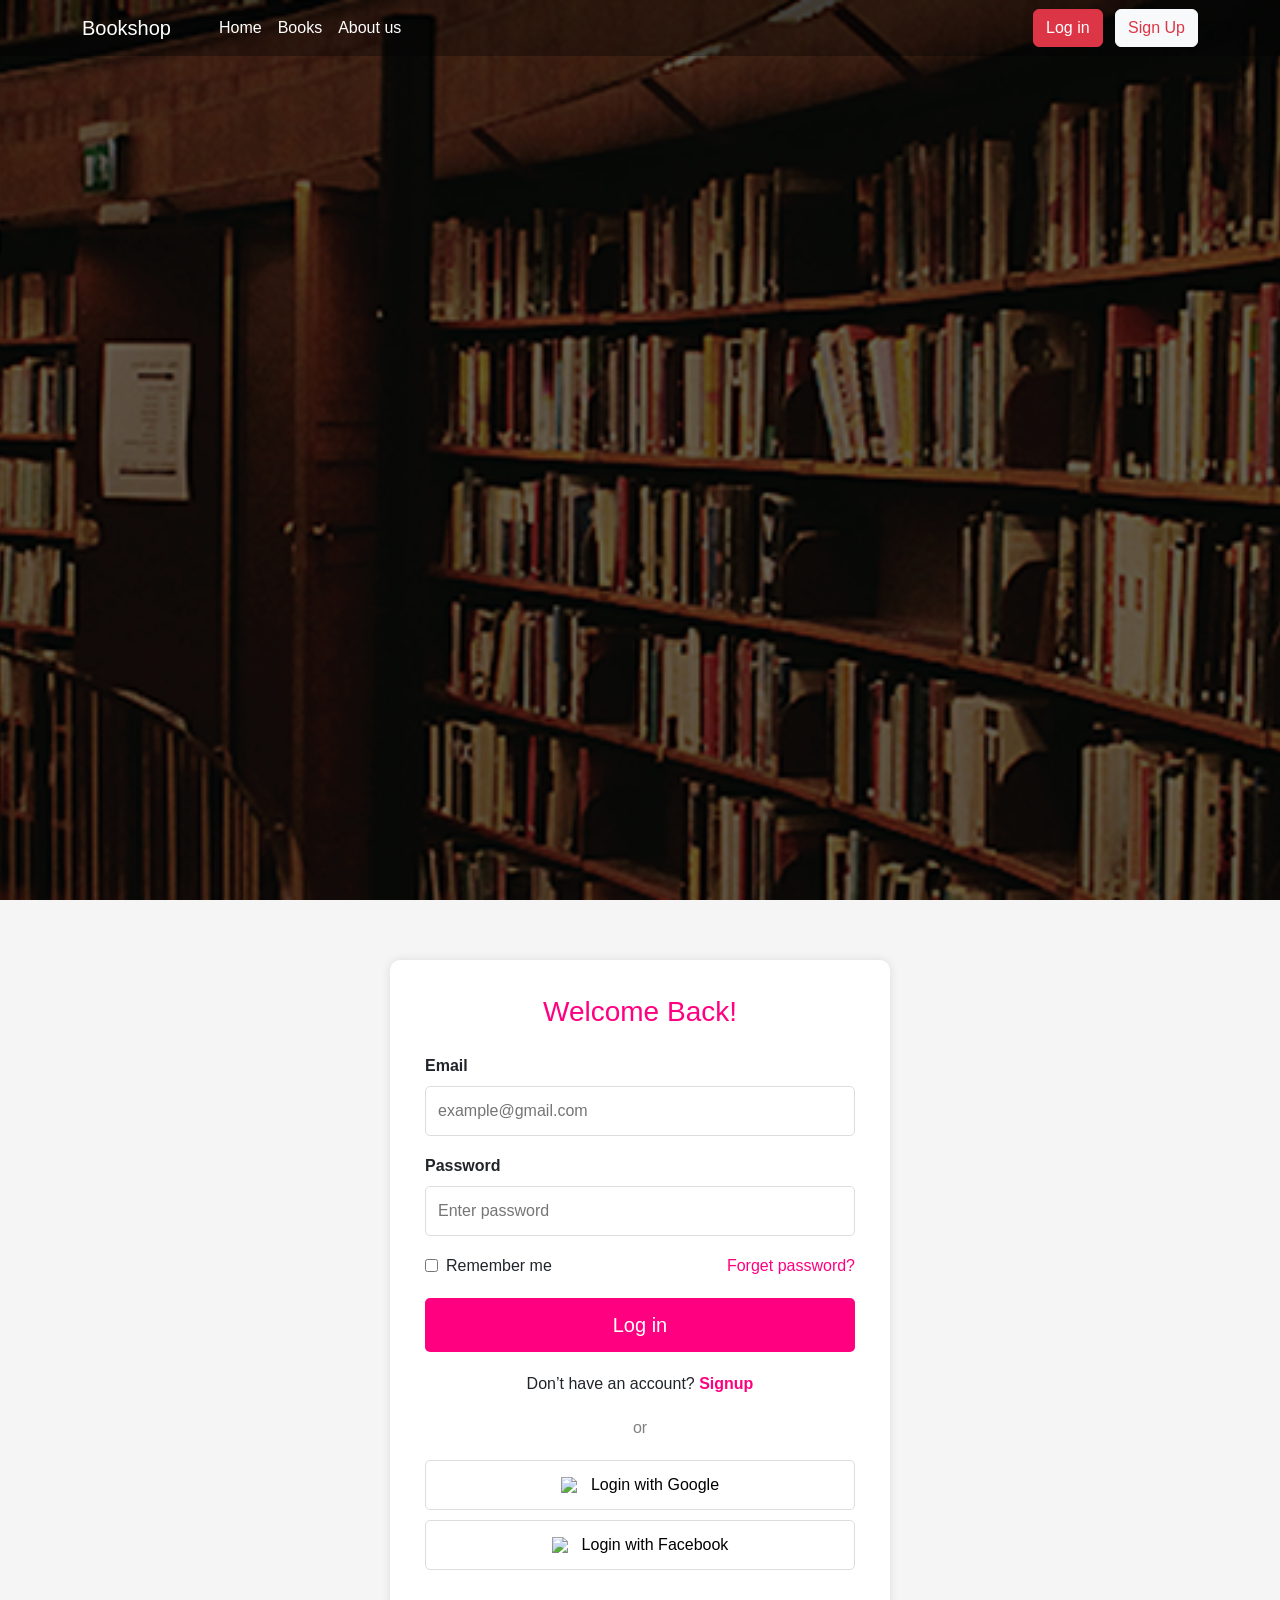
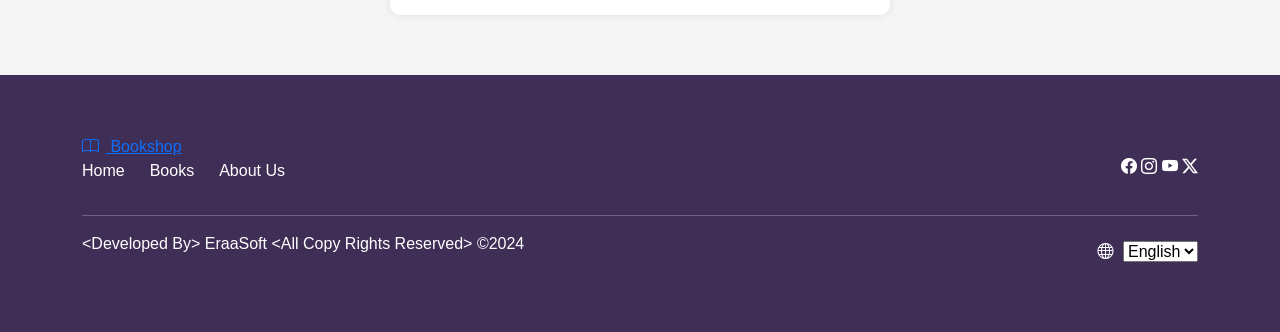
==== bookshop-project/index.html @ b4fc8266 "Add files via upload" ====
<!-- index.html -->
<!DOCTYPE html>
<html lang="en">
<head>
<meta charset="UTF-8">
<meta name="viewport" content="width=device-width, initial-scale=1.0">

<title>Bookshop</title>

<link href="https://cdn.jsdelivr.net/npm/bootstrap@5.3.8/dist/css/bootstrap.min.css" rel="stylesheet">
<link rel="stylesheet" href="https://cdn.jsdelivr.net/npm/bootstrap-icons@1.11.3/font/bootstrap-icons.min.css">
<link rel="stylesheet" href="style.css">
</head>

<body>

<!-- Navbar -->
<nav class="navbar navbar-expand-lg">

<div class="container">

<a href="#" class="navbar-brand text-white">
Bookshop
</a>

<div class="collapse navbar-collapse">

<ul class="navbar-nav ms-4">

<li class="nav-item">
<a href="#" class="nav-link text-white">Home</a>
</li>

<li class="nav-item">
<a href="#" class="nav-link text-white">Books</a>
</li>

<li class="nav-item">
<a href="#" class="nav-link text-white">About us</a>
</li>

</ul>

<div class="ms-auto">

<button class="btn btn-danger me-2">
Log in
</button>

<button class="btn btn-light text-danger"
onclick="location.href='signup.html'">
Sign Up
</button>

</div>

</div>

</div>

</nav>

<!-- Hero -->
<section class="hero"></section>

<!-- Login -->
<section class="login-section">

<div class="login-box">

<h3>Welcome Back!</h3>

<label>Email</label>
<input type="email" placeholder="example@gmail.com">

<label>Password</label>
<input type="password" placeholder="Enter password">

<div class="options">

<div class="remember">
<input type="checkbox">
<span>Remember me</span>
</div>

<a href="forgot.html">Forget password?</a>

</div>

<button class="login-btn">Log in</button>

<p class="signup-text">
Don’t have an account?
<a href="signup.html">Signup</a>
</p>

<p class="or">or</p>

<button class="social-btn">
<img src="https://cdn-icons-png.flaticon.com/512/281/281764.png" width="20">
Login with Google
</button>

<button class="social-btn">
<img src="https://cdn-icons-png.flaticon.com/512/733/733547.png" width="20">
Login with Facebook
</button>

</div>

</section>

<!-- Footer -->
<footer class="footer">

<div class="container">

<div class="footer-top">

<div class="footer-left">

<a href="#" class="footer-logo">
<i class="bi bi-book me-2"></i>
Bookshop
</a>

<ul class="footer-links">

<li><a href="#">Home</a></li>
<li><a href="#">Books</a></li>
<li><a href="#">About Us</a></li>

</ul>

</div>

<div class="footer-right">

<a href="#"><i class="bi bi-facebook"></i></a>
<a href="#"><i class="bi bi-instagram"></i></a>
<a href="#"><i class="bi bi-youtube"></i></a>
<a href="#"><i class="bi bi-twitter-x"></i></a>

</div>

</div>

<hr>

<div class="footer-bottom">

<p>
&lt;Developed By&gt; EraaSoft &lt;All Copy Rights Reserved&gt; ©2024
</p>

<div class="language-box">

<i class="bi bi-globe"></i>

<select>
<option>English</option>
<option>Arabic</option>
</select>

</div>

</div>

</div>

</footer>

<script src="https://cdn.jsdelivr.net/npm/bootstrap@5.3.8/dist/js/bootstrap.bundle.min.js"></script>

</body>
</html>
---- bookshop-project/style.css ----
/* ==========================================
   RESET
========================================== */
html,body{
    margin:0;                 /* إزالة الهوامش الخارجية */
    padding:0;                /* إزالة الهوامش الداخلية */
    overflow-x:hidden;        /* منع سكرول أفقي */
    font-family:Arial, Helvetica, sans-serif; /* الخط */
}

/* ==========================================
   NAVBAR
========================================== */
.navbar{
    position:absolute;        /* فوق الصورة */
    top:0;
    left:0;
    width:100%;              /* عرض كامل */
    z-index:999;
    background:rgba(0,0,0,0.35); /* خلفية شفافة */
}

/* ==========================================
   HERO IMAGE
========================================== */
.hero,
.home-hero{
    height:100vh;                     /* طول الشاشة */
    background-image:url("book.png"); /* الصورة */
    background-size:cover;            /* ملء الشاشة */
    background-position:center;       /* توسيط */
    background-repeat:no-repeat;      /* بدون تكرار */

    display:flex;
    justify-content:center;
    align-items:center;
}

/* ==========================================
   SEARCH BOX
========================================== */
.search-box{
    width:500px;
    display:flex;
    background:white;
    border-radius:30px;
    overflow:hidden;
}

.search-box input{
    flex:1;
    border:none;
    padding:14px 20px;
    outline:none;
}

.search-box button{
    width:70px;
    border:none;
    background:#ff0080;
    color:white;
    font-size:22px;
}

/* ==========================================
   LOGIN / FORMS
========================================== */
.login-section{
    background:#f5f5f5;
    padding:60px 0;
}

.login-box{
    width:500px;
    background:white;
    margin:auto;
    padding:35px;
    border-radius:10px;
    box-shadow:0 0 10px rgba(0,0,0,0.1);
}

.login-box h3{
    text-align:center;
    color:#ff0080;
    margin-bottom:25px;
}

.login-box label{
    display:block;
    font-weight:bold;
    margin-bottom:8px;
}

.login-box input[type="email"],
.login-box input[type="password"],
.login-box input[type="text"]{
    width:100%;
    padding:12px;
    margin-bottom:18px;
    border:1px solid #ddd;
    border-radius:5px;
}

/* Remember + Forget */
.options{
    display:flex;
    justify-content:space-between;
    align-items:center;
    margin-bottom:20px;
}

.remember{
    display:flex;
    align-items:center;
    gap:8px;
}

.remember input{
    width:auto;
    margin:0;
}

.options a{
    color:#ff0080;
    text-decoration:none;
}

/* Buttons */
.login-btn{
    width:100%;
    padding:12px;
    background:#ff0080;
    color:white;
    border:none;
    border-radius:5px;
    font-size:20px;
    margin-bottom:20px;
}

.signup-text{
    text-align:center;
    margin-bottom:20px;
}

.signup-text a{
    color:#ff0080;
    font-weight:bold;
    text-decoration:none;
}

.or{
    text-align:center;
    color:gray;
    margin-bottom:20px;
}

/* Social Buttons */
.social-btn{
    width:100%;
    padding:12px;
    background:white;
    border:1px solid #ddd;
    border-radius:5px;
    margin-bottom:10px;

    display:flex;
    justify-content:center;
    align-items:center;
    gap:10px;
    cursor:pointer;
}

/* Reset Code Boxes */
.code-input{
    width:60px !important;
    height:60px;
    text-align:center;
    font-size:24px;
    border:1px solid #ccc;
    border-radius:8px;
}

/* ==========================================
   FEATURES
========================================== */
.features{
    background:white;
    padding:70px 0;
}

.feature-icon{
    font-size:38px;
    margin-bottom:18px;
}

.features h5{
    font-weight:bold;
    margin-bottom:15px;
}

.features p{
    color:gray;
    font-size:14px;
}

/* ==========================================
   BEST SELLER
========================================== */
.best-seller{
    background:#3f2f57;
    color:white;
    padding:80px 0;
}

.best-seller h2{
    font-size:45px;
    font-weight:bold;
    margin-bottom:15px;
}

.best-seller p{
    color:#bdb7c7;
    max-width:600px;
    margin:auto;
    margin-bottom:50px;
}

.books-row{
    display:grid;
    grid-template-columns:repeat(8,1fr);
    gap:20px;
    justify-items:center;
    overflow-x:auto;
    margin-bottom:50px;
}

.books-row img{
    width:140px;
    height:240px;
    object-fit:cover;
    border-radius:12px;
    transition:0.3s;
}

.books-row img:hover{
    transform:translateY(-10px);
}

.shop-btn{
    background:#ff0080;
    color:white;
    border:none;
    padding:15px 45px;
    border-radius:10px;
    font-size:22px;
}

/* ==========================================
   RECOMMENDED
========================================== */
.recommended{
    background:#f5f5f5;
    padding:80px 0;
}

.recommended h2{
    font-size:40px;
    font-weight:bold;
    margin-bottom:40px;
}

.recommend-grid{
    display:grid;
    grid-template-columns:repeat(2,1fr);
    gap:25px;
}

.recommend-card{
    background:white;
    padding:30px;
    border-radius:8px;
    display:flex;
    gap:25px;
}

.recommend-card img{
    width:140px;
    height:210px;
    object-fit:cover;
}

.recommend-info h3{
    font-size:28px;
    font-weight:bold;
}

.recommend-info h6{
    color:gray;
}

.stars{
    color:gold;
    margin:15px 0;
}

.rate-price{
    display:flex;
    justify-content:space-between;
    align-items:center;
}

.card-buttons{
    display:flex;
    gap:15px;
}

.cart-btn{
    flex:1;
    background:#ff0080;
    color:white;
    border:none;
    padding:12px;
    border-radius:6px;
}

.love-btn{
    width:50px;
    border:1px solid #ff0080;
    background:white;
    color:#ff0080;
    border-radius:6px;
}

/* ==========================================
   FLASH SALE
========================================== */
.flash-sale{
    background:#f5f5f5;
    padding:80px 0;
}

.flash-top{
    display:flex;
    justify-content:space-between;
    align-items:center;
    margin-bottom:50px;
}

.timer-circle{
    width:120px;
    height:120px;
    border:4px solid #ff0080;
    border-radius:50%;
    display:flex;
    justify-content:center;
    align-items:center;
    font-size:28px;
    font-weight:bold;
}

.flash-books{
    display:flex;
    gap:20px;
    justify-content:center;
    align-items:center;
}

.flash-card{
    background:#3f2f57;
    color:white;
    width:420px;
    padding:20px;
    border-radius:10px;
    display:flex;
    gap:20px;
}

.flash-card img{
    width:150px;
    height:220px;
    object-fit:cover;
}

.arrow-btn{
    width:45px;
    height:45px;
    border:none;
    border-radius:50%;
    background:white;
}

/* ==========================================
   FOOTER
========================================== */
.footer{
    background:#3f2f57;
    color:white;
    padding:60px 0;
}

.footer-top,
.footer-bottom{
    display:flex;
    justify-content:space-between;
    align-items:center;
    flex-wrap:wrap;
}

.footer-links{
    display:flex;
    gap:25px;
    list-style:none;
    padding:0;
}

.footer-links a,
.footer-right a{
    color:white;
    text-decoration:none;
}

.language-box{
    display:flex;
    align-items:center;
    gap:10px;
}

/* ==========================================
   RESPONSIVE
========================================== */

/* Laptop */
@media (max-width:992px){

.login-box{
    width:90%;
}

.recommend-grid{
    grid-template-columns:1fr;
}

.books-row{
    grid-template-columns:repeat(4,1fr);
}

.flash-books{
    flex-direction:column;
}

.flash-card{
    width:100%;
}

}

/* Tablet */
@media (max-width:768px){

.hero,
.home-hero{
    height:70vh;
}

.search-box{
    width:90%;
}

.books-row{
    grid-template-columns:repeat(3,1fr);
}

.footer-top,
.footer-bottom{
    flex-direction:column;
    text-align:center;
    gap:20px;
}

.flash-top{
    flex-direction:column;
    text-align:center;
    gap:20px;
}

.recommend-card{
    flex-direction:column;
    text-align:center;
}

}

/* Mobile */
@media (max-width:576px){

.hero,
.home-hero{
    height:55vh;
}

.login-box{
    width:95%;
    padding:20px;
}

.search-box{
    width:95%;
}

.search-box button{
    width:55px;
}

.books-row{
    grid-template-columns:repeat(2,1fr);
}

.books-row img{
    width:120px;
    height:200px;
}

.flash-card{
    flex-direction:column;
    text-align:center;
}

.arrow-btn{
    display:none;
}

.footer-links{
    flex-direction:column;
    gap:10px;
}

}
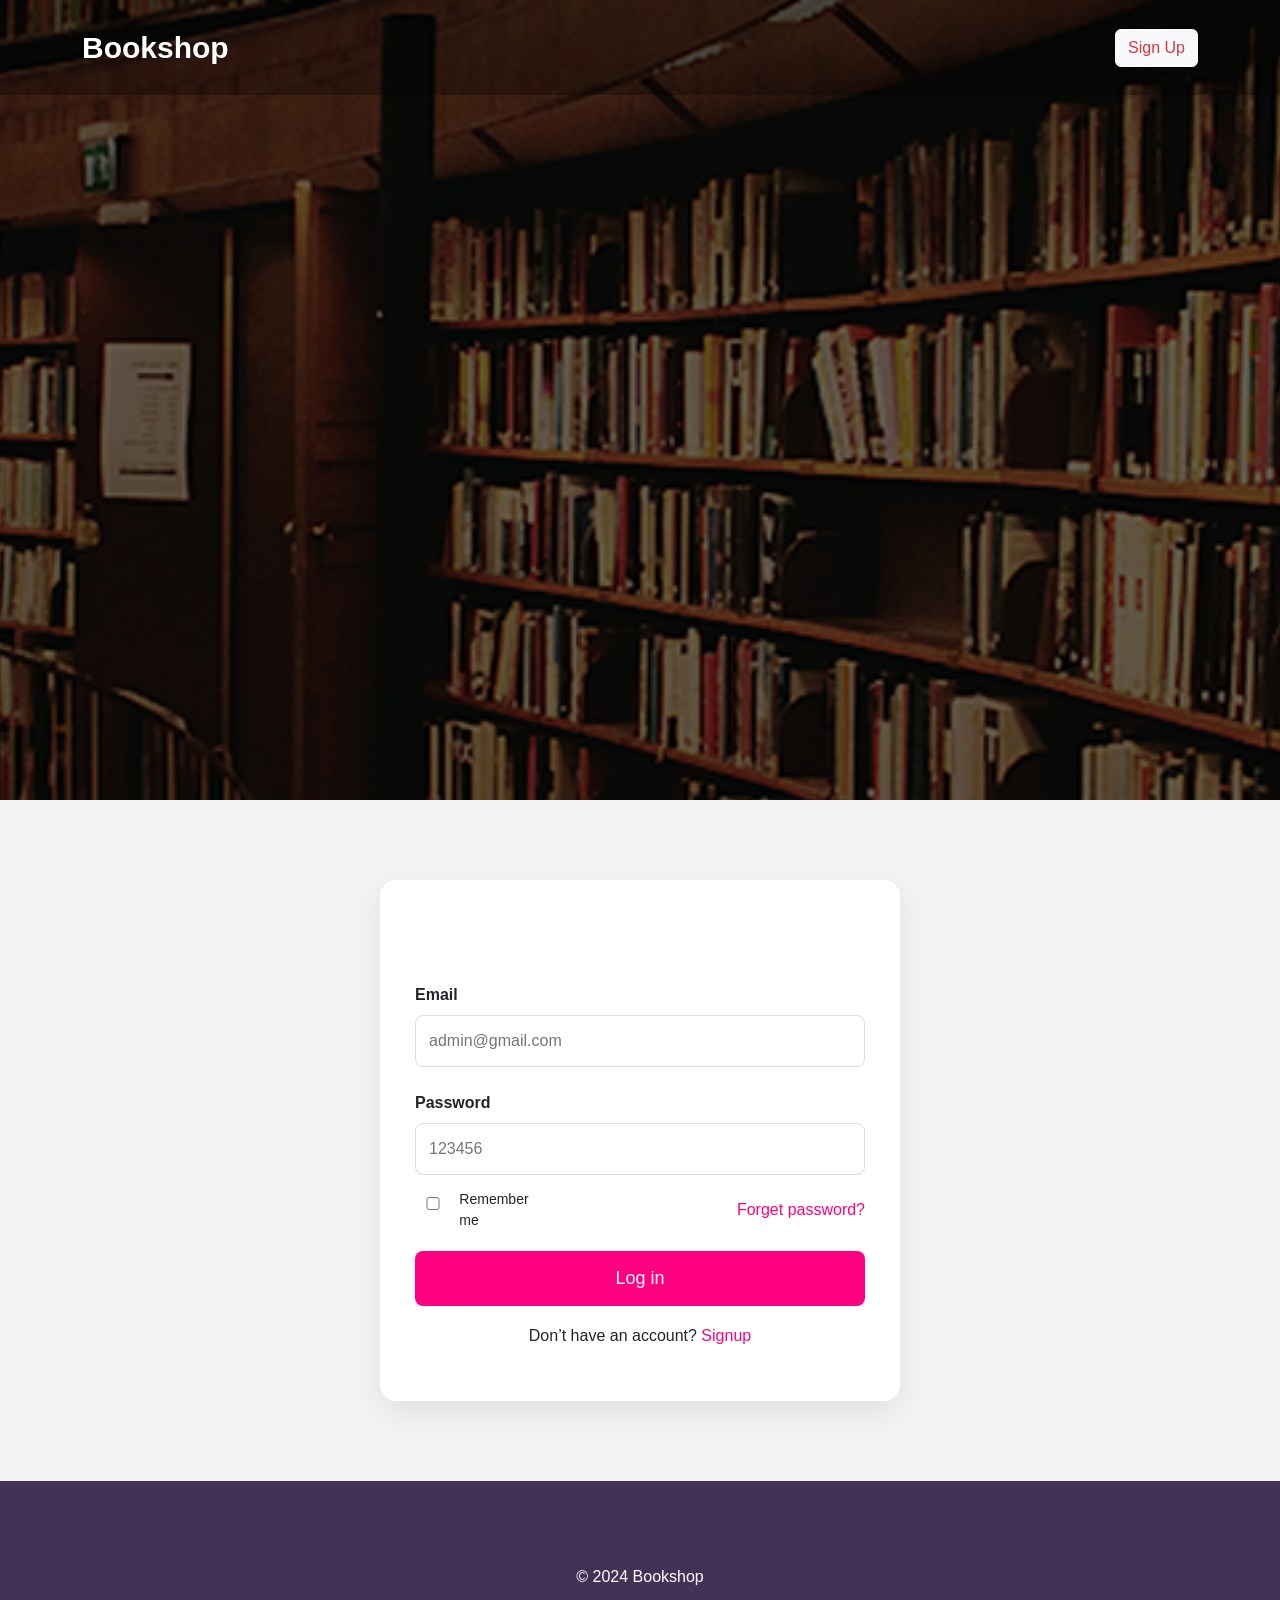
==== commit 295c6b42: "Add files via upload" ====
--- a/bookshop-project/index.html
+++ b/bookshop-project/index.html
@@ -1,176 +1,212 @@
-<!-- index.html -->
+<!-- =========================
+index.html
+صفحة تسجيل الدخول
+========================= -->
 <!DOCTYPE html>
 <html lang="en">
+
 <head>
+
+<!-- ترميز الصفحة -->
 <meta charset="UTF-8">
+
+<!-- توافق الموبايل -->
 <meta name="viewport" content="width=device-width, initial-scale=1.0">
 
-<title>Bookshop</title>
-
+<!-- عنوان الصفحة -->
+<title>Bookshop | Login</title>
+
+<!-- Bootstrap -->
 <link href="https://cdn.jsdelivr.net/npm/bootstrap@5.3.8/dist/css/bootstrap.min.css" rel="stylesheet">
-<link rel="stylesheet" href="https://cdn.jsdelivr.net/npm/bootstrap-icons@1.11.3/font/bootstrap-icons.min.css">
+
+<!-- ملف CSS -->
 <link rel="stylesheet" href="style.css">
+
+<style>
+
+/* الناف بار فوق الصورة */
+.navbar{
+z-index:1000;
+}
+
+/* قسم اللوجين فوق الصورة */
+.login-section{
+position:relative;
+z-index:2000;
+}
+
+/* زرار اللوجين */
+.login-btn{
+position:relative;
+z-index:3000;
+cursor:pointer;
+pointer-events:auto;
+}
+
+</style>
+
 </head>
 
 <body>
 
-<!-- Navbar -->
+<!-- =========================
+Navbar
+========================= -->
 <nav class="navbar navbar-expand-lg">
 
 <div class="container">
 
-<a href="#" class="navbar-brand text-white">
+<!-- اللوجو -->
+<a href="home.html" class="navbar-brand text-white">
 Bookshop
 </a>
 
-<div class="collapse navbar-collapse">
-
-<ul class="navbar-nav ms-4">
-
-<li class="nav-item">
-<a href="#" class="nav-link text-white">Home</a>
-</li>
-
-<li class="nav-item">
-<a href="#" class="nav-link text-white">Books</a>
-</li>
-
-<li class="nav-item">
-<a href="#" class="nav-link text-white">About us</a>
-</li>
-
-</ul>
-
+<!-- زرار التسجيل -->
 <div class="ms-auto">
 
-<button class="btn btn-danger me-2">
+<button type="button"
+class="btn btn-light text-danger"
+onclick="window.location.href='signup.html'">
+
+Sign Up
+
+</button>
+
+</div>
+
+</div>
+
+</nav>
+
+<!-- =========================
+Hero Image
+========================= -->
+<section class="hero"></section>
+
+<!-- =========================
+Login Form
+========================= -->
+<section class="login-section">
+
+<div class="login-box">
+
+<!-- عنوان -->
+<h3>Welcome Back!</h3>
+
+<!-- الإيميل -->
+<label>Email</label>
+<input type="email"
+id="email"
+placeholder="admin@gmail.com">
+
+<!-- الباسورد -->
+<label>Password</label>
+<input type="password"
+id="password"
+placeholder="123456">
+
+<!-- خيارات -->
+<div class="options">
+
+<div class="remember">
+
+<input type="checkbox">
+
+<span>Remember me</span>
+
+</div>
+
+<!-- نسيت كلمة السر -->
+<a href="forgot.html">
+Forget password?
+</a>
+
+</div>
+
+<!-- زرار تسجيل الدخول -->
+<button type="button"
+class="login-btn"
+id="loginBtn">
+
 Log in
+
 </button>
 
-<button class="btn btn-light text-danger"
-onclick="location.href='signup.html'">
-Sign Up
-</button>
-
-</div>
-
-</div>
-
-</div>
-
-</nav>
-
-<!-- Hero -->
-<section class="hero"></section>
-
-<!-- Login -->
-<section class="login-section">
-
-<div class="login-box">
-
-<h3>Welcome Back!</h3>
-
-<label>Email</label>
-<input type="email" placeholder="example@gmail.com">
-
-<label>Password</label>
-<input type="password" placeholder="Enter password">
-
-<div class="options">
-
-<div class="remember">
-<input type="checkbox">
-<span>Remember me</span>
-</div>
-
-<a href="forgot.html">Forget password?</a>
-
-</div>
-
-<button class="login-btn">Log in</button>
-
+<!-- لينك التسجيل -->
 <p class="signup-text">
+
 Don’t have an account?
-<a href="signup.html">Signup</a>
+
+<a href="signup.html">
+Signup
+</a>
+
 </p>
 
-<p class="or">or</p>
-
-<button class="social-btn">
-<img src="https://cdn-icons-png.flaticon.com/512/281/281764.png" width="20">
-Login with Google
-</button>
-
-<button class="social-btn">
-<img src="https://cdn-icons-png.flaticon.com/512/733/733547.png" width="20">
-Login with Facebook
-</button>
-
 </div>
 
 </section>
 
-<!-- Footer -->
+<!-- =========================
+Footer
+========================= -->
 <footer class="footer">
 
-<div class="container">
-
-<div class="footer-top">
-
-<div class="footer-left">
-
-<a href="#" class="footer-logo">
-<i class="bi bi-book me-2"></i>
-Bookshop
-</a>
-
-<ul class="footer-links">
-
-<li><a href="#">Home</a></li>
-<li><a href="#">Books</a></li>
-<li><a href="#">About Us</a></li>
-
-</ul>
-
-</div>
-
-<div class="footer-right">
-
-<a href="#"><i class="bi bi-facebook"></i></a>
-<a href="#"><i class="bi bi-instagram"></i></a>
-<a href="#"><i class="bi bi-youtube"></i></a>
-<a href="#"><i class="bi bi-twitter-x"></i></a>
-
-</div>
-
-</div>
-
-<hr>
-
-<div class="footer-bottom">
-
-<p>
-&lt;Developed By&gt; EraaSoft &lt;All Copy Rights Reserved&gt; ©2024
-</p>
-
-<div class="language-box">
-
-<i class="bi bi-globe"></i>
-
-<select>
-<option>English</option>
-<option>Arabic</option>
-</select>
-
-</div>
-
-</div>
+<div class="container text-center p-4 text-white">
+
+© 2024 Bookshop
 
 </div>
 
 </footer>
 
-<script src="https://cdn.jsdelivr.net/npm/bootstrap@5.3.8/dist/js/bootstrap.bundle.min.js"></script>
+<!-- =========================
+JavaScript
+========================= -->
+<script>
+
+/* بعد تحميل الصفحة */
+window.onload = function(){
+
+/* لما يدوس لوجين */
+document.getElementById("loginBtn").onclick = function(){
+
+/* جلب القيم */
+let email =
+document.getElementById("email").value.trim();
+
+let password =
+document.getElementById("password").value.trim();
+
+/* لو البيانات فاضية */
+if(email === "" || password === ""){
+
+alert("Please enter email and password");
+
+return;
+
+}
+
+/* بيانات صحيحة */
+if(email === "admin@gmail.com" &&
+password === "123456"){
+
+window.location.href = "home.html";
+
+}
+
+/* بيانات غلط */
+else{
+
+alert("Wrong email or password");
+
+}
+
+};
+
+};
+
+</script>
 
 </body>
 </html>
--- a/bookshop-project/style.css
+++ b/bookshop-project/style.css
@@ -1,537 +1,612 @@
-/* ==========================================
-   RESET
-========================================== */
-html,body{
-    margin:0;                 /* إزالة الهوامش الخارجية */
-    padding:0;                /* إزالة الهوامش الداخلية */
-    overflow-x:hidden;        /* منع سكرول أفقي */
-    font-family:Arial, Helvetica, sans-serif; /* الخط */
-}
-
-/* ==========================================
-   NAVBAR
-========================================== */
+/* ==================================================
+   BOOKSHOP - FULL STYLE.CSS
+   لجميع الصفحات
+================================================== */
+
+/* =============== RESET =============== */
+*{
+margin:0;
+padding:0;
+box-sizing:border-box;
+}
+
+html{
+scroll-behavior:smooth;
+}
+
+body{
+font-family:Arial, Helvetica, sans-serif;
+overflow-x:hidden;
+background:#fff;
+}
+
+/* =============== COLORS =============== */
+:root{
+--main:#ff0080;
+--dark:#433255;
+--light:#f3f3f3;
+--gray:#777;
+--white:#fff;
+}
+
+/* =============== NAVBAR =============== */
 .navbar{
-    position:absolute;        /* فوق الصورة */
-    top:0;
-    left:0;
-    width:100%;              /* عرض كامل */
-    z-index:999;
-    background:rgba(0,0,0,0.35); /* خلفية شفافة */
-}
-
-/* ==========================================
-   HERO IMAGE
-========================================== */
+position:absolute;
+top:0;
+left:0;
+width:100%;
+z-index:999;
+padding:20px 0;
+background:rgba(0,0,0,.30);
+}
+
+.navbar-brand{
+font-size:30px;
+font-weight:700;
+color:#fff !important;
+}
+
+.nav-link{
+margin:0 10px;
+transition:.3s;
+}
+
+.nav-link:hover{
+color:var(--main)!important;
+}
+
+/* =============== HERO =============== */
 .hero,
 .home-hero{
-    height:100vh;                     /* طول الشاشة */
-    background-image:url("book.png"); /* الصورة */
-    background-size:cover;            /* ملء الشاشة */
-    background-position:center;       /* توسيط */
-    background-repeat:no-repeat;      /* بدون تكرار */
-
-    display:flex;
-    justify-content:center;
-    align-items:center;
-}
-
-/* ==========================================
-   SEARCH BOX
-========================================== */
+height:100vh;
+background:url("book.png") center/cover no-repeat;
+display:flex;
+justify-content:center;
+align-items:center;
+padding:20px;
+}
+
+/* =============== SEARCH =============== */
 .search-box{
-    width:500px;
-    display:flex;
-    background:white;
-    border-radius:30px;
-    overflow:hidden;
+width:600px;
+max-width:100%;
+display:flex;
+background:#fff;
+border-radius:50px;
+overflow:hidden;
+box-shadow:0 10px 25px rgba(0,0,0,.12);
 }
 
 .search-box input{
-    flex:1;
-    border:none;
-    padding:14px 20px;
-    outline:none;
+flex:1;
+border:none;
+outline:none;
+padding:18px 25px;
+font-size:16px;
 }
 
 .search-box button{
-    width:70px;
-    border:none;
-    background:#ff0080;
-    color:white;
-    font-size:22px;
-}
-
-/* ==========================================
-   LOGIN / FORMS
-========================================== */
+width:70px;
+border:none;
+background:var(--main);
+color:#fff;
+font-size:22px;
+cursor:pointer;
+}
+
+/* =============== LOGIN / SIGNUP =============== */
 .login-section{
-    background:#f5f5f5;
-    padding:60px 0;
+background:var(--light);
+padding:80px 0;
+margin-top:-100px;
+position:relative;
+z-index:5;
 }
 
 .login-box{
-    width:500px;
-    background:white;
-    margin:auto;
-    padding:35px;
-    border-radius:10px;
-    box-shadow:0 0 10px rgba(0,0,0,0.1);
+width:520px;
+max-width:95%;
+background:#fff;
+margin:auto;
+padding:35px;
+border-radius:16px;
+box-shadow:0 10px 30px rgba(0,0,0,.08);
 }
 
 .login-box h3{
-    text-align:center;
-    color:#ff0080;
-    margin-bottom:25px;
+text-align:center;
+font-size:36px;
+font-weight:700;
+color:#fff;
+margin-bottom:25px;
 }
 
 .login-box label{
-    display:block;
-    font-weight:bold;
-    margin-bottom:8px;
-}
-
-.login-box input[type="email"],
-.login-box input[type="password"],
-.login-box input[type="text"]{
-    width:100%;
-    padding:12px;
-    margin-bottom:18px;
-    border:1px solid #ddd;
-    border-radius:5px;
-}
-
-/* Remember + Forget */
+display:block;
+margin:10px 0 8px;
+font-weight:600;
+}
+
+.login-box input{
+width:100%;
+padding:13px;
+border:1px solid #ddd;
+border-radius:8px;
+outline:none;
+margin-bottom:14px;
+}
+
+.login-box input:focus{
+border-color:var(--main);
+}
+
 .options{
-    display:flex;
-    justify-content:space-between;
-    align-items:center;
-    margin-bottom:20px;
+display:flex;
+justify-content:space-between;
+align-items:center;
+gap:10px;
+margin-bottom:20px;
 }
 
 .remember{
-    display:flex;
-    align-items:center;
-    gap:8px;
-}
-
-.remember input{
-    width:auto;
-    margin:0;
-}
-
-.options a{
-    color:#ff0080;
-    text-decoration:none;
-}
-
-/* Buttons */
-.login-btn{
-    width:100%;
-    padding:12px;
-    background:#ff0080;
-    color:white;
-    border:none;
-    border-radius:5px;
-    font-size:20px;
-    margin-bottom:20px;
+display:flex;
+align-items:center;
+gap:8px;
+font-size:14px;
+}
+
+.options a,
+.signup-text a{
+color:var(--main);
+text-decoration:none;
 }
 
 .signup-text{
-    text-align:center;
-    margin-bottom:20px;
-}
-
-.signup-text a{
-    color:#ff0080;
-    font-weight:bold;
-    text-decoration:none;
+text-align:center;
+margin:18px 0;
 }
 
 .or{
-    text-align:center;
-    color:gray;
-    margin-bottom:20px;
-}
-
-/* Social Buttons */
+text-align:center;
+color:#777;
+margin:15px 0;
+}
+
+/* =============== BUTTONS =============== */
+.login-btn,
+.cart-btn,
+.shop-btn{
+width:100%;
+padding:14px;
+border:none;
+background:var(--main);
+color:#fff;
+border-radius:8px;
+font-size:18px;
+cursor:pointer;
+transition:.3s;
+}
+
+.login-btn:hover,
+.cart-btn:hover,
+.shop-btn:hover{
+transform:translateY(-3px);
+}
+
 .social-btn{
-    width:100%;
-    padding:12px;
-    background:white;
-    border:1px solid #ddd;
-    border-radius:5px;
-    margin-bottom:10px;
-
-    display:flex;
-    justify-content:center;
-    align-items:center;
-    gap:10px;
-    cursor:pointer;
-}
-
-/* Reset Code Boxes */
-.code-input{
-    width:60px !important;
-    height:60px;
-    text-align:center;
-    font-size:24px;
-    border:1px solid #ccc;
-    border-radius:8px;
-}
-
-/* ==========================================
-   FEATURES
-========================================== */
+width:100%;
+padding:12px;
+border:1px solid #ddd;
+background:#fff;
+border-radius:8px;
+margin-bottom:10px;
+cursor:pointer;
+display:flex;
+justify-content:center;
+align-items:center;
+gap:10px;
+}
+
+/* =============== FEATURES =============== */
 .features{
-    background:white;
-    padding:70px 0;
+padding:90px 0;
 }
 
 .feature-icon{
-    font-size:38px;
-    margin-bottom:18px;
+font-size:45px;
+margin-bottom:15px;
 }
 
 .features h5{
-    font-weight:bold;
-    margin-bottom:15px;
+font-weight:700;
+margin-bottom:10px;
 }
 
 .features p{
-    color:gray;
-    font-size:14px;
-}
-
-/* ==========================================
-   BEST SELLER
-========================================== */
+color:var(--gray);
+font-size:15px;
+}
+
+/* =============== BEST SELLER =============== */
 .best-seller{
-    background:#3f2f57;
-    color:white;
-    padding:80px 0;
+background:var(--dark);
+padding:90px 0;
+text-align:center;
+overflow:hidden;
 }
 
 .best-seller h2{
-    font-size:45px;
-    font-weight:bold;
-    margin-bottom:15px;
+font-size:52px;
+color:#fff;
+font-weight:700;
+margin-bottom:15px;
 }
 
 .best-seller p{
-    color:#bdb7c7;
-    max-width:600px;
-    margin:auto;
-    margin-bottom:50px;
+max-width:620px;
+margin:auto;
+color:#c7bdd3;
+margin-bottom:55px;
 }
 
 .books-row{
-    display:grid;
-    grid-template-columns:repeat(8,1fr);
-    gap:20px;
-    justify-items:center;
-    overflow-x:auto;
-    margin-bottom:50px;
+display:flex;
+justify-content:center;
+gap:24px;
+flex-wrap:nowrap;
+overflow:hidden;
+margin-bottom:55px;
 }
 
 .books-row img{
-    width:140px;
-    height:240px;
-    object-fit:cover;
-    border-radius:12px;
-    transition:0.3s;
+width:132px;
+height:198px;
+object-fit:cover;
+border-radius:10px;
+flex-shrink:0;
+transition:.3s;
 }
 
 .books-row img:hover{
-    transform:translateY(-10px);
-}
-
-.shop-btn{
-    background:#ff0080;
-    color:white;
-    border:none;
-    padding:15px 45px;
-    border-radius:10px;
-    font-size:22px;
-}
-
-/* ==========================================
-   RECOMMENDED
-========================================== */
+transform:translateY(-8px);
+}
+
+/* =============== RECOMMENDED =============== */
 .recommended{
-    background:#f5f5f5;
-    padding:80px 0;
+padding:90px 0;
 }
 
 .recommended h2{
-    font-size:40px;
-    font-weight:bold;
-    margin-bottom:40px;
+text-align:center;
+font-size:42px;
+font-weight:700;
+margin-bottom:45px;
 }
 
 .recommend-grid{
-    display:grid;
-    grid-template-columns:repeat(2,1fr);
-    gap:25px;
+display:grid;
+grid-template-columns:repeat(2,1fr);
+gap:30px;
 }
 
 .recommend-card{
-    background:white;
-    padding:30px;
-    border-radius:8px;
-    display:flex;
-    gap:25px;
+display:flex;
+gap:20px;
+padding:20px;
+background:#fff;
+border-radius:14px;
+box-shadow:0 10px 25px rgba(0,0,0,.08);
 }
 
 .recommend-card img{
-    width:140px;
-    height:210px;
-    object-fit:cover;
+width:180px;
+height:250px;
+object-fit:cover;
+border-radius:10px;
+}
+
+.recommend-info{
+flex:1;
 }
 
 .recommend-info h3{
-    font-size:28px;
-    font-weight:bold;
+font-size:26px;
+font-weight:700;
+margin-bottom:10px;
 }
 
 .recommend-info h6{
-    color:gray;
+color:#666;
+margin-bottom:10px;
+}
+
+.recommend-info p{
+font-size:15px;
+color:#777;
+margin-bottom:10px;
 }
 
 .stars{
-    color:gold;
-    margin:15px 0;
+color:#ffc107;
+margin-bottom:12px;
 }
 
 .rate-price{
-    display:flex;
-    justify-content:space-between;
-    align-items:center;
+display:flex;
+justify-content:space-between;
+align-items:center;
+margin-bottom:15px;
 }
 
 .card-buttons{
-    display:flex;
-    gap:15px;
-}
-
-.cart-btn{
-    flex:1;
-    background:#ff0080;
-    color:white;
-    border:none;
-    padding:12px;
-    border-radius:6px;
+display:flex;
+gap:10px;
 }
 
 .love-btn{
-    width:50px;
-    border:1px solid #ff0080;
-    background:white;
-    color:#ff0080;
-    border-radius:6px;
-}
-
-/* ==========================================
-   FLASH SALE
-========================================== */
+width:55px;
+border:none;
+background:#eee;
+border-radius:8px;
+font-size:22px;
+cursor:pointer;
+}
+
+/* =============== FLASH SALE =============== */
 .flash-sale{
-    background:#f5f5f5;
-    padding:80px 0;
+background:var(--light);
+padding:100px 0;
 }
 
 .flash-top{
-    display:flex;
-    justify-content:space-between;
-    align-items:center;
-    margin-bottom:50px;
+display:flex;
+justify-content:space-between;
+align-items:center;
+margin-bottom:60px;
+gap:30px;
+}
+
+.flash-top h2{
+font-size:52px;
+font-weight:700;
+margin-bottom:10px;
+}
+
+.flash-top p{
+color:#777;
+max-width:450px;
 }
 
 .timer-circle{
-    width:120px;
-    height:120px;
-    border:4px solid #ff0080;
-    border-radius:50%;
-    display:flex;
-    justify-content:center;
-    align-items:center;
-    font-size:28px;
-    font-weight:bold;
+width:150px;
+height:150px;
+border-radius:50%;
+background:#fff;
+border:5px solid var(--main);
+display:flex;
+justify-content:center;
+align-items:center;
+font-size:28px;
+font-weight:700;
 }
 
 .flash-books{
-    display:flex;
-    gap:20px;
-    justify-content:center;
-    align-items:center;
+display:flex;
+justify-content:center;
+align-items:center;
+gap:25px;
+}
+
+.arrow-btn{
+width:55px;
+height:55px;
+border:none;
+border-radius:50%;
+background:#fff;
+font-size:24px;
+cursor:pointer;
+box-shadow:0 5px 15px rgba(0,0,0,.1);
 }
 
 .flash-card{
-    background:#3f2f57;
-    color:white;
-    width:420px;
-    padding:20px;
-    border-radius:10px;
-    display:flex;
-    gap:20px;
+width:430px;
+background:var(--dark);
+padding:18px;
+border-radius:14px;
+display:flex;
+gap:18px;
+align-items:center;
 }
 
 .flash-card img{
-    width:150px;
-    height:220px;
-    object-fit:cover;
-}
-
-.arrow-btn{
-    width:45px;
-    height:45px;
-    border:none;
-    border-radius:50%;
-    background:white;
-}
-
-/* ==========================================
-   FOOTER
-========================================== */
+width:150px;
+height:220px;
+object-fit:cover;
+border-radius:10px;
+}
+
+.flash-info{
+color:#fff;
+flex:1;
+}
+
+.flash-info h4{
+font-size:24px;
+font-weight:700;
+margin-bottom:8px;
+}
+
+.flash-info h6{
+font-size:14px;
+color:#ddd;
+margin-bottom:10px;
+}
+
+.flash-info h5{
+font-size:28px;
+margin-bottom:10px;
+}
+
+.flash-info del{
+font-size:20px;
+color:#aaa;
+margin-right:8px;
+}
+
+.flash-info p{
+color:#ddd;
+margin-bottom:15px;
+}
+
+.mini-cart{
+width:55px;
+height:55px;
+border:none;
+border-radius:10px;
+background:var(--main);
+color:#fff;
+font-size:22px;
+cursor:pointer;
+}
+
+/* =============== FOOTER =============== */
 .footer{
-    background:#3f2f57;
-    color:white;
-    padding:60px 0;
+background:var(--dark);
+padding:60px 0;
+color:#fff;
 }
 
 .footer-top,
 .footer-bottom{
-    display:flex;
-    justify-content:space-between;
-    align-items:center;
-    flex-wrap:wrap;
+display:flex;
+justify-content:space-between;
+align-items:center;
+gap:20px;
+flex-wrap:wrap;
 }
 
 .footer-links{
-    display:flex;
-    gap:25px;
-    list-style:none;
-    padding:0;
+display:flex;
+gap:20px;
+list-style:none;
+padding:0;
+margin:0;
 }
 
 .footer-links a,
 .footer-right a{
-    color:white;
-    text-decoration:none;
+color:#fff;
+text-decoration:none;
+}
+
+.footer-right{
+display:flex;
+gap:15px;
+font-size:20px;
 }
 
 .language-box{
-    display:flex;
-    align-items:center;
-    gap:10px;
-}
-
-/* ==========================================
-   RESPONSIVE
-========================================== */
-
-/* Laptop */
-@media (max-width:992px){
-
-.login-box{
-    width:90%;
-}
+display:flex;
+align-items:center;
+gap:10px;
+}
+
+/* =============== MOBILE =============== */
+@media(max-width:992px){
 
 .recommend-grid{
-    grid-template-columns:1fr;
+grid-template-columns:1fr;
 }
 
 .books-row{
-    grid-template-columns:repeat(4,1fr);
+flex-wrap:wrap;
 }
 
 .flash-books{
-    flex-direction:column;
+flex-direction:column;
 }
 
 .flash-card{
-    width:100%;
-}
-
-}
-
-/* Tablet */
-@media (max-width:768px){
+width:100%;
+max-width:430px;
+}
+
+}
+
+@media(max-width:768px){
+
+.navbar{
+position:relative;
+background:var(--dark);
+}
 
 .hero,
 .home-hero{
-    height:70vh;
-}
-
-.search-box{
-    width:90%;
+height:70vh;
+}
+
+.login-section{
+margin-top:0;
+padding:60px 15px;
+}
+
+.login-box{
+padding:25px;
+}
+
+.best-seller h2,
+.recommended h2,
+.flash-top h2{
+font-size:34px;
 }
 
 .books-row{
-    grid-template-columns:repeat(3,1fr);
+gap:14px;
+}
+
+.books-row img{
+width:110px;
+height:160px;
+}
+
+.recommend-card{
+flex-direction:column;
+text-align:center;
+}
+
+.recommend-card img{
+width:100%;
+height:320px;
+}
+
+.flash-top{
+flex-direction:column;
+text-align:center;
+}
+
+.arrow-btn{
+display:none;
+}
+
+.flash-card{
+flex-direction:column;
+text-align:center;
+}
+
+.flash-card img{
+width:180px;
+height:250px;
 }
 
 .footer-top,
 .footer-bottom{
-    flex-direction:column;
-    text-align:center;
-    gap:20px;
-}
-
-.flash-top{
-    flex-direction:column;
-    text-align:center;
-    gap:20px;
-}
-
-.recommend-card{
-    flex-direction:column;
-    text-align:center;
-}
-
-}
-
-/* Mobile */
-@media (max-width:576px){
-
-.hero,
-.home-hero{
-    height:55vh;
-}
-
-.login-box{
-    width:95%;
-    padding:20px;
-}
-
-.search-box{
-    width:95%;
-}
-
-.search-box button{
-    width:55px;
-}
-
-.books-row{
-    grid-template-columns:repeat(2,1fr);
-}
-
-.books-row img{
-    width:120px;
-    height:200px;
-}
-
-.flash-card{
-    flex-direction:column;
-    text-align:center;
-}
-
-.arrow-btn{
-    display:none;
+flex-direction:column;
+text-align:center;
 }
 
 .footer-links{
-    flex-direction:column;
-    gap:10px;
+flex-direction:column;
+gap:10px;
 }
 
 }
